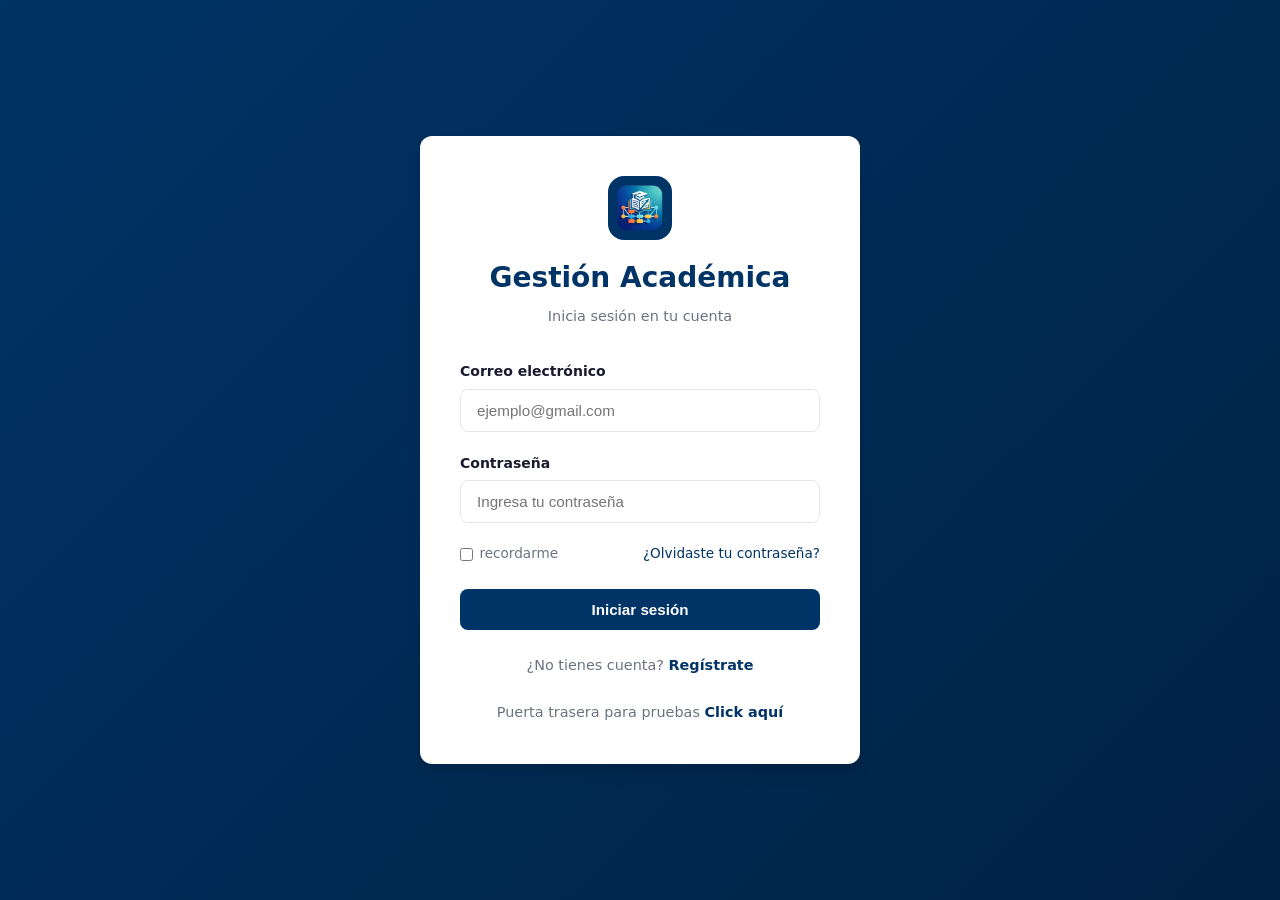
==== index.html @ 88de5080 "Fase 1 Maquetación completada" ====
<!DOCTYPE html>
<html lang="es">
<head>
    <meta charset="UTF-8">
    <meta name="viewport" content="width=device-width, initial-scale=1.0">
    <title>Iniciar sesión | Gestión Académica GAUD</title>
    <link rel="stylesheet" href="css/styles.css">
</head>
<body>

    <div class="auth-container">

        <div class="auth-card">

            <div class="auth-logo">
                <div class="logo-icon">
                    <img src="icon/icon-web.png" alt="GAUD">
                </div>
                <h1>Gestión Académica</h1>
                <p>Inicia sesión en tu cuenta</p>
            </div>

            <form action="#" method="post">

                <div class="form-group">
                    <label for="email">Correo electrónico</label>
                    <input type="email" id="email" name="email" placeholder="ejemplo@gmail.com" required autocomplete="email">
                </div>

                <div class="form-group">
                    <label for="password">Contraseña</label>
                    <input type="password" id="password" name="password" placeholder="Ingresa tu contraseña" required autocomplete="current-password">
                </div>

                <div class="form-options">
                    <label>
                        <input type="checkbox" id="remember" name="remember">
                        recordarme
                    </label>
                    <a href="#">¿Olvidaste tu contraseña?</a>
                </div>

                <button type="submit" class="btn btn-primary">Iniciar sesión</button>

            </form>

            <div class="auth-footer">
                ¿No tienes cuenta? <a href="registro.html">Regístrate</a>
            </div>
            <div class="auth-footer">
                Puerta trasera para pruebas <a href="dashboard-tommisan.html">Click aquí</a>
            </div>
        </div>

    </div>

</body>
</html>
---- css/styles.css ----
:root {
  --primary: #003366;
  --primary-light: #004a99;
  --primary-dark: #002244;
  --secondary: #47BB83;
  --accent: #0066cc;
  --bg: #f0f2f5;
  --bg-card: #ffffff;
  --text: #1a1a2e;
  --text-secondary: #6b7280;
  --text-muted: #9ca3af;
  --border: #e5e7eb;
  --success: #10b981;
  --warning: #f59e0b;
  --danger: #ef4444;
  --radius: 12px;
  --radius-sm: 8px;
  --shadow: 0 1px 3px rgba(0,0,0,0.08), 0 1px 2px rgba(0,0,0,0.06);
  --shadow-md: 0 4px 6px rgba(0,0,0,0.07), 0 2px 4px rgba(0,0,0,0.06);
  --shadow-lg: 0 10px 15px rgba(0,0,0,0.07), 0 4px 6px rgba(0,0,0,0.05);
  --transition: all 0.3s ease;
}

* {
  margin: 0;
  padding: 0;
  box-sizing: border-box;
}

body {
  font-family: 'Segoe UI', system-ui, -apple-system, sans-serif;
  background: var(--bg);
  color: var(--text);
  line-height: 1.6;
  min-height: 100vh;
  overflow-x: hidden;
}

a {
  text-decoration: none;
  color: inherit;
}

/* ===== AUTH PAGES (Login/Register) ===== */
.auth-container {
  min-height: 100vh;
  display: flex;
  align-items: center;
  justify-content: center;
  background: linear-gradient(135deg, var(--primary) 0%, var(--primary-dark) 100%);
  padding: 2rem;
}

.auth-card {
  background: var(--bg-card);
  border-radius: var(--radius);
  box-shadow: var(--shadow-lg);
  width: 100%;
  max-width: 440px;
  padding: 2.5rem;
}

.auth-logo {
  text-align: center;
  margin-bottom: 2rem;
}

.auth-logo h1 {
  font-size: 1.75rem;
  color: var(--primary);
  font-weight: 700;
}

.auth-logo p {
  color: var(--text-secondary);
  font-size: 0.9rem;
  margin-top: 0.25rem;
}

.auth-logo .logo-icon {
  width: 64px;
  height: 64px;
  background: var(--primary);
  color: white;
  border-radius: 16px;
  display: inline-flex;
  align-items: center;
  justify-content: center;
  margin-bottom: 1rem;
  overflow: hidden;
  padding: 8px;
}

.auth-logo .logo-icon img {
  max-width: 100%;
  max-height: 100%;
  object-fit: contain;
}

.form-group {
  margin-bottom: 1.25rem;
}

.form-group label {
  display: block;
  font-size: 0.875rem;
  font-weight: 600;
  margin-bottom: 0.4rem;
  color: var(--text);
}

.form-group input,
.form-group select,
.form-group textarea {
  width: 100%;
  padding: 0.75rem 1rem;
  border: 1.5px solid var(--border);
  border-radius: var(--radius-sm);
  font-size: 0.95rem;
  transition: var(--transition);
  background: var(--bg-card);
  color: var(--text);
}

.form-group input:focus,
.form-group select:focus,
.form-group textarea:focus {
  outline: none;
  border-color: var(--primary);
  box-shadow: 0 0 0 3px rgba(0, 51, 102, 0.1);
}

.form-row {
  display: grid;
  grid-template-columns: 1fr 1fr;
  gap: 1rem;
}

.btn {
  display: inline-flex;
  align-items: center;
  justify-content: center;
  gap: 0.5rem;
  padding: 0.75rem 1.5rem;
  border-radius: var(--radius-sm);
  font-size: 0.95rem;
  font-weight: 600;
  cursor: pointer;
  transition: var(--transition);
  border: none;
  text-align: center;
}

.btn-primary {
  background: var(--primary);
  color: white;
  width: 100%;
}

.btn-primary:hover {
  background: var(--primary-light);
  transform: translateY(-1px);
  box-shadow: var(--shadow-md);
}

.btn-outline {
  background: transparent;
  border: 1.5px solid var(--border);
  color: var(--text);
}

.btn-outline:hover {
  border-color: var(--primary);
  color: var(--primary);
}

.auth-footer {
  text-align: center;
  margin-top: 1.5rem;
  font-size: 0.9rem;
  color: var(--text-secondary);
}

.auth-footer a {
  color: var(--primary);
  font-weight: 600;
}

.auth-footer a:hover {
  text-decoration: underline;
}

.form-options {
  display: flex;
  justify-content: space-between;
  align-items: center;
  margin-bottom: 1.5rem;
  font-size: 0.85rem;
}

.form-options label {
  display: flex;
  align-items: center;
  gap: 0.4rem;
  color: var(--text-secondary);
  cursor: pointer;
}

.form-options a {
  color: var(--primary);
  font-weight: 500;
}

/* ===== LAYOUT (Dashboard) ===== */
.app-layout {
  display: flex;
  min-height: 100vh;
}

/* Sidebar */
.sidebar {
  width: 260px;
  background: var(--primary);
  color: white;
  display: flex;
  flex-direction: column;
  position: fixed;
  top: 0;
  left: 0;
  bottom: 0;
  z-index: 100;
  transition: var(--transition);
}

.sidebar-header {
  padding: 1.5rem;
  border-bottom: 1px solid rgba(255,255,255,0.1);
}

.sidebar-header h2 {
  font-size: 1.25rem;
  font-weight: 700;
}

.sidebar-header p {
  font-size: 0.8rem;
  opacity: 0.7;
  margin-top: 0.2rem;
}

.sidebar-nav {
  flex: 1;
  padding: 1rem 0;
}

.sidebar-nav a {
  display: flex;
  align-items: center;
  gap: 0.75rem;
  padding: 0.85rem 1.5rem;
  color: rgba(255,255,255,0.75);
  font-size: 0.9rem;
  font-weight: 500;
  transition: var(--transition);
  border-left: 3px solid transparent;
}

.sidebar-nav a:hover {
  background: rgba(255,255,255,0.08);
  color: white;
}

.sidebar-nav a.active {
  background: rgba(255,255,255,0.12);
  color: white;
  border-left-color: white;
}

.sidebar-nav .nav-icon {
  width: 22px;
  height: 22px;
  flex-shrink: 0;
}

.sidebar-nav .nav-icon img {
  width: 100%;
  height: 100%;
  object-fit: contain;
  opacity: 0.75;
  transition: var(--transition);
  filter: brightness(0) invert(1);
}

.sidebar-nav a:hover .nav-icon img,
.sidebar-nav a.active .nav-icon img {
  opacity: 1;
  filter: brightness(0) invert(1);
}

.sidebar-header .logo-img {
  width: 40px;
  height: 40px;
  margin-bottom: 0.5rem;
}

.sidebar-header .logo-img img {
  max-width: 100%;
  max-height: 100%;
  object-fit: contain;
}

.sidebar-footer {
  padding: 1rem 1.5rem;
  border-top: 1px solid rgba(255,255,255,0.1);
}

.sidebar-footer .user-mini {
  display: flex;
  align-items: center;
  gap: 0.75rem;
}

.sidebar-footer .user-avatar {
  width: 36px;
  height: 36px;
  border-radius: 50%;
  background: rgba(255,255,255,0.2);
  display: flex;
  align-items: center;
  justify-content: center;
  font-weight: 600;
  font-size: 0.85rem;
  overflow: hidden;
}

.sidebar-footer .user-avatar img {
  max-width: 100%;
  max-height: 100%;
  object-fit: contain;
}

.sidebar-footer .user-info {
  flex: 1;
}

.sidebar-footer .user-name {
  font-size: 0.85rem;
  font-weight: 600;
}

.sidebar-footer .user-role {
  font-size: 0.75rem;
  opacity: 0.7;
}

/* Main Content */
.main-content {
  flex: 1;
  margin-left: 260px;
  display: flex;
  flex-direction: column;
}

.topbar {
  background: var(--bg-card);
  border-bottom: 1px solid var(--border);
  padding: 1rem 2rem;
  display: flex;
  align-items: center;
  justify-content: space-between;
  position: sticky;
  top: 0;
  z-index: 50;
}

.topbar-title h1 {
  font-size: 1.35rem;
  font-weight: 700;
}

.topbar-title p {
  font-size: 0.85rem;
  color: var(--text-secondary);
}

.topbar-actions {
  display: flex;
  align-items: center;
  gap: 1rem;
}

.page-content {
  padding: 2rem;
  flex: 1;
}

/* ===== DASHBOARD ===== */
.stats-grid {
  display: grid;
  grid-template-columns: repeat(auto-fit, minmax(220px, 1fr));
  gap: 1.25rem;
  margin-bottom: 2rem;
}

.stat-card {
  background: var(--bg-card);
  border-radius: var(--radius);
  padding: 1.5rem;
  box-shadow: var(--shadow);
  border: 1px solid var(--border);
}

.stat-card .stat-icon {
  width: 48px;
  height: 48px;
  border-radius: 12px;
  display: flex;
  align-items: center;
  justify-content: center;
  font-size: 1.25rem;
  margin-bottom: 1rem;
}

.stat-card .stat-icon img {
  width: 24px;
  height: 24px;
  object-fit: contain;
}

.stat-card .stat-icon.blue { background: #eff6ff; color: #3b82f6; }
.stat-card .stat-icon.green { background: #f0fdf4; color: #22c55e; }
.stat-card .stat-icon.orange { background: #fff7ed; color: #f97316; }
.stat-card .stat-icon.purple { background: #faf5ff; color: #a855f7; }

.stat-card .stat-value {
  font-size: 1.75rem;
  font-weight: 700;
  line-height: 1;
}

.stat-card .stat-label {
  font-size: 0.85rem;
  color: var(--text-secondary);
  margin-top: 0.25rem;
}

.dashboard-grid {
  display: grid;
  grid-template-columns: 2fr 1fr;
  gap: 1.5rem;
}

.card {
  background: var(--bg-card);
  border-radius: var(--radius);
  box-shadow: var(--shadow);
  border: 1px solid var(--border);
}

.card-header {
  padding: 1.25rem 1.5rem;
  border-bottom: 1px solid var(--border);
  display: flex;
  align-items: center;
  justify-content: space-between;
}

.card-header h3 {
  font-size: 1rem;
  font-weight: 600;
}

.card-body {
  padding: 1.5rem;
}

.subject-list-item {
  display: flex;
  align-items: center;
  justify-content: space-between;
  padding: 0.85rem 0;
  border-bottom: 1px solid var(--border);
}

.subject-list-item:last-child {
  border-bottom: none;
}

.subject-list-item .subject-info h4 {
  font-size: 0.9rem;
  font-weight: 600;
}

.subject-list-item .subject-info p {
  font-size: 0.8rem;
  color: var(--text-secondary);
}

.badge {
  display: inline-block;
  padding: 0.25rem 0.65rem;
  border-radius: 20px;
  font-size: 0.75rem;
  font-weight: 600;
}

.badge-success { background: #dcfce7; color: #166534; }
.badge-danger { background: #fee2e2; color: #991b1b; }
.badge-info { background: #dbeafe; color: #1e40af; }

/* ===== SUBJECTS PAGE ===== */
.current-section {
  margin-bottom: 2rem;
}

.current-section .section-title {
  font-size: 1.1rem;
  font-weight: 700;
  margin-bottom: 0.75rem;
  display: flex;
  align-items: center;
  justify-content: space-between;
  flex-wrap: wrap;
  gap: 0.5rem;
}

.current-section .section-title .period-badge {
  display: inline-block;
  padding: 0.2rem 0.6rem;
  border-radius: 20px;
  font-size: 0.7rem;
  font-weight: 600;
  background: #dcfce7;
  color: #166534;
}

/* Current subjects as vertical list */
.current-list {
  background: var(--bg-card);
  border: 1px solid var(--border);
  border-radius: var(--radius);
  overflow: hidden;
}

.current-item {
  display: grid;
  grid-template-columns: 100px 1fr 70px;
  align-items: center;
  padding: 0.85rem 1rem;
  border-bottom: 1px solid var(--border);
  transition: var(--transition);
}

.current-item:last-child {
  border-bottom: none;
}

.current-item:hover {
  background: var(--bg);
}

.item-code {
  font-size: 0.75rem;
  font-weight: 600;
  color: var(--secondary);
  letter-spacing: 0.04em;
}

.item-name {
  font-size: 0.9rem;
  font-weight: 500;
}

.item-credits {
  font-size: 0.8rem;
  font-weight: 600;
  color: var(--text-secondary);
  text-align: right;
}

.pensum-header {
  display: flex;
  justify-content: space-between;
  align-items: flex-end;
  margin-bottom: 1rem;
}

.pensum-header .eyebrow {
  font-size: 0.7rem;
  letter-spacing: 0.14em;
  text-transform: uppercase;
  color: var(--secondary);
  margin: 0 0 0.3rem;
}

.pensum-header h2 {
  font-size: 1.15rem;
  font-weight: 700;
}

.pensum-meta {
  text-align: right;
  font-size: 0.8rem;
  color: var(--text-secondary);
}

.pensum-meta strong {
  color: var(--text);
}

.legend {
  display: flex;
  gap: 1.5rem;
  font-size: 0.8rem;
  color: var(--text-secondary);
  margin-bottom: 1rem;
}

.legend span {
  display: flex;
  align-items: center;
  gap: 0.4rem;
}

.dot {
  width: 9px;
  height: 9px;
  border-radius: 2px;
  display: inline-block;
}

.dot-approved { background: var(--success); }
.dot-current { background: var(--secondary); box-shadow: 0 0 6px var(--secondary); }
.dot-pending { background: var(--border); border: 1px solid var(--border); }

.pensum-scroll {
  width: 100%;
}

.pensum-grid {
  display: grid;
  grid-template-columns: repeat(auto-fill, minmax(220px, 1fr));
  gap: 0.75rem;
}

.term {
  background: var(--bg-card);
  display: flex;
  flex-direction: column;
  border: 1px solid var(--border);
  border-radius: var(--radius);
  overflow: hidden;
  transition: var(--transition);
}

.term:hover {
  box-shadow: var(--shadow-md);
}

.term-current {
  border-color: var(--secondary);
  box-shadow: 0 0 0 1px var(--secondary);
}

.term-current .term-head {
  background: #f0fdf4;
}

.term-num {
  font-size: 0.65rem;
  letter-spacing: 0.1em;
  color: var(--text-muted);
  text-transform: uppercase;
}

.term-current .term-num {
  color: var(--secondary);
  font-weight: 700;
}

.term-credits {
  font-size: 0.65rem;
  color: var(--text-muted);
  margin-top: 0.15rem;
}

.course {
  padding: 0.6rem 0.7rem;
  border-bottom: 1px solid var(--border);
  position: relative;
  transition: var(--transition);
}

.course:last-child {
  border-bottom: none;
}

.course:hover {
  background: var(--bg);
}

.course-name {
  font-size: 0.72rem;
  line-height: 1.35;
  margin: 0 0 0.35rem;
  font-weight: 500;
}

.course-code {
  font-size: 0.6rem;
  color: var(--text-muted);
  letter-spacing: 0.03em;
}

.course-foot {
  display: flex;
  justify-content: space-between;
  align-items: center;
  margin-top: 0.3rem;
}

.credits {
  font-size: 0.6rem;
  color: var(--text-muted);
  font-weight: 600;
}

.status-bar {
  width: 18px;
  height: 3px;
  border-radius: 2px;
}

.status-approved .status-bar { background: var(--success); }
.status-current .status-bar { background: var(--secondary); box-shadow: 0 0 5px var(--secondary); }
.status-pending .status-bar { background: var(--border); }

.status-current {
  background: #f0fdf4;
}

.status-current::before {
  content: '';
  position: absolute;
  left: 0;
  top: 0;
  bottom: 0;
  width: 3px;
  background: var(--secondary);
}

/* ===== PROFILE PAGE ===== */
.profile-layout {
  max-width: 900px;
}

.profile-header-card {
  background: var(--bg-card);
  border: 1px solid var(--border);
  border-radius: var(--radius);
  padding: 2rem;
  display: flex;
  align-items: center;
  gap: 1.5rem;
  margin-bottom: 1.5rem;
  box-shadow: var(--shadow);
}

.profile-avatar {
  width: 80px;
  height: 80px;
  border-radius: 50%;
  background: var(--bg);
  overflow: hidden;
  flex-shrink: 0;
  position: relative;
  border: 3px solid var(--border);
}

.profile-avatar img {
  width: 100%;
  height: 100%;
  object-fit: contain;
  padding: 12px;
}

.avatar-edit {
  position: absolute;
  bottom: 0;
  right: 0;
  width: 28px;
  height: 28px;
  border-radius: 50%;
  background: var(--primary);
  color: white;
  border: 2px solid var(--bg-card);
  cursor: pointer;
  display: flex;
  align-items: center;
  justify-content: center;
  padding: 0;
  transition: var(--transition);
}

.avatar-edit:hover {
  background: var(--primary-light);
}

.profile-header-info h2 {
  font-size: 1.35rem;
  font-weight: 700;
  margin-bottom: 0.2rem;
}

.profile-header-info p {
  font-size: 0.9rem;
  color: var(--text-secondary);
  margin-bottom: 0.6rem;
}

.profile-badges {
  display: flex;
  gap: 0.5rem;
  flex-wrap: wrap;
}

.profile-grid {
  display: grid;
  grid-template-columns: 1fr 1fr;
  gap: 1.5rem;
  margin-bottom: 1.5rem;
}

.info-row {
  display: flex;
  justify-content: space-between;
  align-items: baseline;
  padding: 0.75rem 0;
  border-bottom: 1px solid var(--border);
}

.info-row:last-child {
  border-bottom: none;
}

.info-label {
  font-size: 0.85rem;
  color: var(--text-secondary);
  font-weight: 500;
}

.info-value {
  font-size: 0.9rem;
  font-weight: 600;
  text-align: right;
}

.progress-bar {
  height: 10px;
  background: var(--bg);
  border-radius: 99px;
  overflow: hidden;
  margin-bottom: 0.75rem;
}

.progress-fill {
  height: 100%;
  background: linear-gradient(90deg, var(--secondary), var(--success));
  border-radius: 99px;
  transition: width 0.6s ease;
}

.progress-labels {
  display: flex;
  justify-content: space-between;
  font-size: 0.8rem;
  color: var(--text-secondary);
}

/* ===== RESPONSIVE ===== */
@media (max-width: 1024px) {
  .dashboard-grid {
    grid-template-columns: 1fr;
  }
}

@media (max-width: 768px) {
  .sidebar {
    transform: translateX(-100%);
  }
  .main-content {
    margin-left: 0;
  }
  .form-row {
    grid-template-columns: 1fr;
  }
  .stats-grid {
    grid-template-columns: 1fr 1fr;
  }
  .pensum-grid {
    grid-template-columns: repeat(auto-fill, minmax(180px, 1fr));
  }
  .current-item {
    grid-template-columns: 80px 1fr 60px;
    padding: 0.7rem 0.75rem;
  }
  .pensum-header {
    flex-direction: column;
    align-items: flex-start;
    gap: 0.5rem;
  }
  .pensum-meta {
    text-align: left;
  }
  .profile-grid {
    grid-template-columns: 1fr;
  }
  .profile-header-card {
    flex-direction: column;
    text-align: center;
  }
  .profile-badges {
    justify-content: center;
  }
  .info-row {
    flex-direction: column;
    gap: 0.2rem;
  }
  .info-value {
    text-align: left;
  }
}

@media (max-width: 480px) {
  .pensum-grid {
    grid-template-columns: 1fr;
  }
  .current-item {
    grid-template-columns: 1fr;
    gap: 0.15rem;
  }
  .item-code {
    font-size: 0.7rem;
  }
  .item-credits {
    text-align: left;
  }
}
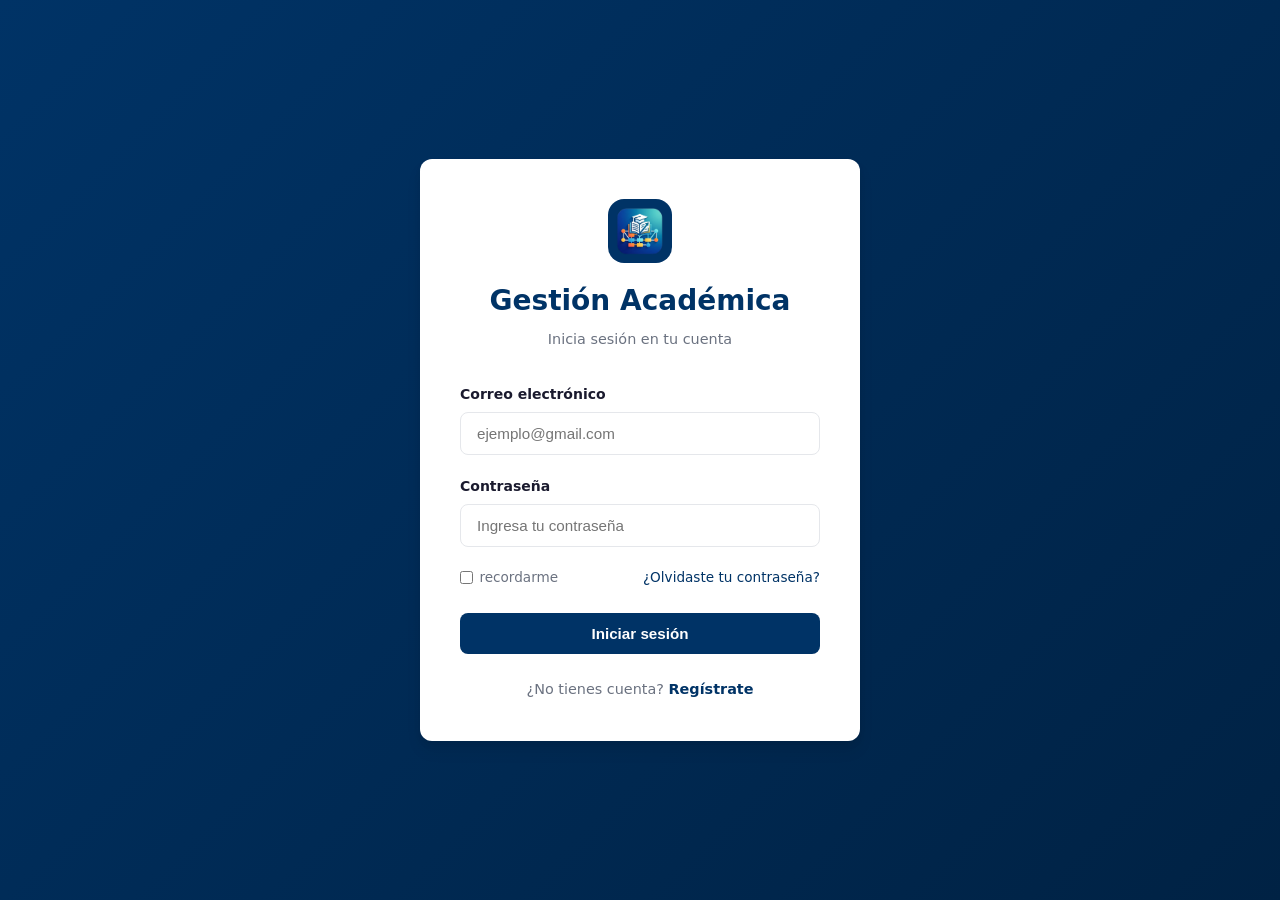
==== commit 035e735e: "Actualizacion de HTML y CSS y correcion de errores" ====
--- a/index.html
+++ b/index.html
@@ -4,9 +4,13 @@
     <meta charset="UTF-8">
     <meta name="viewport" content="width=device-width, initial-scale=1.0">
     <title>Iniciar sesión | Gestión Académica GAUD</title>
-    <link rel="stylesheet" href="css/styles.css">
+    <link rel="stylesheet" href="css/styles.css?v=2">
+    <script src="js/api.js" defer></script>
+    <script src="js/usuarios.js" defer></script>
+    <script src="js/guardas.js" defer></script>
+    <script src="js/validaciones.js" defer></script>
 </head>
-<body>
+<body data-pagina="login">
 
     <div class="auth-container">
 
@@ -18,6 +22,10 @@
                 </div>
                 <h1>Gestión Académica</h1>
                 <p>Inicia sesión en tu cuenta</p>
+            </div>
+
+            <div class="auth-banner auth-banner-success" id="banner-exito">
+                Cuenta creada. Inicia sesión para continuar.
             </div>
 
             <form action="#" method="post">
@@ -47,9 +55,6 @@
             <div class="auth-footer">
                 ¿No tienes cuenta? <a href="registro.html">Regístrate</a>
             </div>
-            <div class="auth-footer">
-                Puerta trasera para pruebas <a href="dashboard-tommisan.html">Click aquí</a>
-            </div>
         </div>
 
     </div>
--- a/css/styles.css
+++ b/css/styles.css
@@ -301,6 +301,7 @@
   width: 40px;
   height: 40px;
   margin-bottom: 0.5rem;
+  display: block;
 }
 
 .sidebar-header .logo-img img {
@@ -387,6 +388,29 @@
   display: flex;
   align-items: center;
   gap: 1rem;
+}
+
+.header-info {
+  display: flex;
+  flex-direction: column;
+  align-items: flex-end;
+  text-align: right;
+}
+
+.header-info-fecha {
+  font-size: 0.8rem;
+  color: var(--text-secondary);
+}
+
+.header-info-usuario {
+  font-size: 0.9rem;
+  font-weight: 600;
+  color: var(--text);
+}
+
+.logo-img {
+  transition: transform 0.2s ease;
+  cursor: pointer;
 }
 
 .page-content {
@@ -444,6 +468,45 @@
   margin-top: 0.25rem;
 }
 
+.stat-card .stat-breakdown {
+  margin-top: 0.85rem;
+  padding-top: 0.75rem;
+  border-top: 1px solid var(--border);
+  display: flex;
+  flex-direction: column;
+  gap: 0.4rem;
+}
+
+.stat-card .stat-breakdown-row {
+  display: flex;
+  justify-content: space-between;
+  align-items: center;
+  font-size: 0.8rem;
+  color: var(--text-secondary);
+}
+
+.stat-card .stat-breakdown-row .stat-breakdown-value {
+  font-weight: 600;
+  color: var(--text);
+}
+
+.dist-bar {
+  display: flex;
+  height: 8px;
+  border-radius: 999px;
+  overflow: hidden;
+  background: var(--border);
+  margin-top: 0.25rem;
+}
+
+.dist-bar .dist-seg {
+  height: 100%;
+}
+
+.dist-bar .dist-seg.A { background: #22c55e; }
+.dist-bar .dist-seg.B { background: #f97316; }
+.dist-bar .dist-seg.C { background: #facc15; }
+
 .dashboard-grid {
   display: grid;
   grid-template-columns: 2fr 1fr;
@@ -623,15 +686,46 @@
 }
 
 .dot {
-  width: 9px;
-  height: 9px;
-  border-radius: 2px;
+  width: 14px;
+  height: 10px;
+  border-radius: 3px;
   display: inline-block;
 }
 
-.dot-approved { background: var(--success); }
-.dot-current { background: var(--secondary); box-shadow: 0 0 6px var(--secondary); }
-.dot-pending { background: var(--border); border: 1px solid var(--border); }
+.dot-approved { background: #e9f8f1; border: 1px solid rgba(16, 185, 129, 0.5); }
+.dot-current { background: #e8f1fb; border: 1px solid rgba(0, 102, 204, 0.5); }
+.dot-pending { background: #fff; border: 1px solid var(--border); }
+
+.legend-calif {
+  margin-top: -0.5rem;
+  margin-bottom: 1rem;
+  gap: 0.9rem;
+}
+
+.legend-calif-item {
+  display: flex;
+  align-items: center;
+  gap: 0.3rem;
+  font-size: 0.72rem;
+  color: var(--text-secondary);
+}
+
+.bub-mini {
+  width: 16px;
+  height: 16px;
+  border-radius: 50%;
+  display: inline-flex;
+  align-items: center;
+  justify-content: center;
+  font-size: 0.5rem;
+  font-weight: 700;
+  color: #fff;
+  flex: none;
+}
+
+.bub-mini-A { background: #22c55e; }
+.bub-mini-B { background: #f97316; }
+.bub-mini-C { background: #facc15; color: #713f12; }
 
 .pensum-scroll {
   width: 100%;
@@ -639,14 +733,16 @@
 
 .pensum-grid {
   display: grid;
-  grid-template-columns: repeat(auto-fill, minmax(220px, 1fr));
+  grid-template-columns: repeat(auto-fill, minmax(300px, 1fr));
   gap: 0.75rem;
 }
 
 .term {
   background: var(--bg-card);
-  display: flex;
-  flex-direction: column;
+  display: table;
+  width: 100%;
+  border-collapse: separate;
+  border-spacing: 0;
   border: 1px solid var(--border);
   border-radius: var(--radius);
   overflow: hidden;
@@ -662,41 +758,78 @@
   box-shadow: 0 0 0 1px var(--secondary);
 }
 
-.term-current .term-head {
+.term-current .term-head th {
   background: #f0fdf4;
 }
 
 .term-num {
-  font-size: 0.65rem;
-  letter-spacing: 0.1em;
-  color: var(--text-muted);
+  font-size: 0.8rem;
+  letter-spacing: 0.08em;
+  color: var(--text);
+  font-weight: 700;
   text-transform: uppercase;
 }
 
 .term-current .term-num {
   color: var(--secondary);
-  font-weight: 700;
+}
+
+.term-progress {
+  font-size: 0.7rem;
+  font-weight: 600;
+  color: var(--text-secondary);
+  margin-left: 0.4rem;
+  white-space: nowrap;
 }
 
 .term-credits {
-  font-size: 0.65rem;
+  font-size: 0.75rem;
+  color: var(--text-secondary);
+  font-weight: 600;
+  text-align: right;
+}
+
+.term-chevron {
+  display: inline-block;
+  margin-left: 0.4rem;
+  font-size: 0.7rem;
   color: var(--text-muted);
-  margin-top: 0.15rem;
+  transition: transform 0.25s ease;
+}
+
+.term-collapsed .term-chevron {
+  transform: rotate(-90deg);
+}
+
+.term-collapsed tbody {
+  display: none;
+}
+
+.term-head:hover th {
+  background: #eef2f7;
 }
 
 .course {
+  cursor: pointer;
+  transition: var(--transition);
+}
+
+.course td {
   padding: 0.6rem 0.7rem;
   border-bottom: 1px solid var(--border);
-  position: relative;
-  transition: var(--transition);
-}
-
-.course:last-child {
+  vertical-align: middle;
+}
+
+.course:last-child td {
   border-bottom: none;
 }
 
 .course:hover {
   background: var(--bg);
+}
+
+.course-main {
+  width: 100%;
 }
 
 .course-name {
@@ -712,41 +845,212 @@
   letter-spacing: 0.03em;
 }
 
-.course-foot {
-  display: flex;
-  justify-content: space-between;
-  align-items: center;
-  margin-top: 0.3rem;
-}
-
-.credits {
+.course-credits {
+  width: 44px;
   font-size: 0.6rem;
   color: var(--text-muted);
   font-weight: 600;
-}
-
-.status-bar {
-  width: 18px;
-  height: 3px;
-  border-radius: 2px;
-}
-
-.status-approved .status-bar { background: var(--success); }
-.status-current .status-bar { background: var(--secondary); box-shadow: 0 0 5px var(--secondary); }
-.status-pending .status-bar { background: var(--border); }
+  text-align: right;
+  white-space: nowrap;
+}
+
+.course-estado {
+  width: 84px;
+}
+
+.course-calif {
+  width: 110px;
+}
+
+.estado-chip {
+  display: inline-flex;
+  align-items: center;
+  gap: 0.3rem;
+  padding: 0.26rem 0.5rem;
+  border: 1.5px solid var(--border);
+  border-radius: 20px;
+  background: var(--bg-card);
+  font-size: 0.62rem;
+  font-weight: 600;
+  color: var(--text-secondary);
+  cursor: pointer;
+  white-space: nowrap;
+  transition: var(--transition);
+}
+
+.estado-chip:hover {
+  border-color: var(--text-muted);
+  color: var(--text);
+}
+
+.estado-chip:focus-visible {
+  outline: none;
+  box-shadow: 0 0 0 3px rgba(71, 187, 131, 0.2);
+}
+
+.estado-chip.st-current {
+  border-color: rgba(0, 102, 204, 0.35);
+  background: #f5f9ff;
+  color: #1e40af;
+}
+
+.estado-chip.st-approved {
+  border-color: rgba(16, 185, 129, 0.4);
+  background: #f0fdf7;
+  color: #166534;
+}
+
+.estado-dot {
+  width: 8px;
+  height: 8px;
+  border-radius: 50%;
+  display: inline-block;
+  flex: none;
+  background: var(--text-muted);
+}
+
+.estado-dot.st-approved { background: var(--success); }
+.estado-dot.st-current { background: var(--accent); }
+.estado-dot.st-pending { background: var(--text-muted); }
+
+.estado-caret {
+  font-size: 0.55rem;
+  color: var(--text-muted);
+}
+
+.estado-menu {
+  position: fixed;
+  z-index: 1000;
+  min-width: 158px;
+  background: var(--bg-card);
+  border: 1px solid var(--border);
+  border-radius: var(--radius-sm);
+  box-shadow: var(--shadow-lg);
+  padding: 0.3rem;
+  display: flex;
+  flex-direction: column;
+  gap: 0.15rem;
+  animation: estado-menu-in 0.15s ease;
+}
+
+.estado-menu[hidden] {
+  display: none;
+}
+
+@keyframes estado-menu-in {
+  from { opacity: 0; transform: translateY(-4px); }
+  to { opacity: 1; transform: translateY(0); }
+}
+
+.estado-opt {
+  display: flex;
+  align-items: center;
+  gap: 0.5rem;
+  width: 100%;
+  padding: 0.45rem 0.6rem;
+  border: none;
+  background: none;
+  border-radius: 6px;
+  font-size: 0.76rem;
+  font-weight: 500;
+  color: var(--text);
+  text-align: left;
+  cursor: pointer;
+}
+
+.estado-opt:hover {
+  background: var(--bg);
+}
+
+.estado-opt .estado-dot {
+  width: 9px;
+  height: 9px;
+}
+
+.estado-opt-label {
+  flex: 1;
+}
+
+.estado-check {
+  font-size: 0.7rem;
+  color: var(--success);
+  visibility: hidden;
+}
+
+.estado-opt.activo {
+  background: var(--bg);
+  font-weight: 600;
+}
+
+.estado-opt.activo .estado-check {
+  visibility: visible;
+}
+
+.calif-row {
+  display: flex;
+  gap: 0.3rem;
+  justify-content: flex-end;
+}
+
+.bub {
+  width: 19px;
+  height: 19px;
+  padding: 0;
+  border-radius: 50%;
+  display: inline-flex;
+  align-items: center;
+  justify-content: center;
+  font-size: 0.6rem;
+  font-weight: 700;
+  line-height: 1;
+  background: var(--bg-card);
+  border: 1.5px solid var(--border);
+  cursor: pointer;
+  transition: var(--transition);
+}
+
+.bub:hover {
+  transform: scale(1.15);
+}
+
+.bub:focus-visible {
+  outline: none;
+  box-shadow: 0 0 0 3px rgba(71, 187, 131, 0.2);
+}
+
+.bub-A { border-color: #22c55e; color: #16a34a; }
+.bub-B { border-color: #f97316; color: #ea580c; }
+.bub-C { border-color: #facc15; color: #ca8a04; }
+
+.bub-A.activo { background: #22c55e; border-color: #22c55e; color: #fff; box-shadow: 0 0 0 3px rgba(34, 197, 94, 0.18); }
+.bub-B.activo { background: #f97316; border-color: #f97316; color: #fff; box-shadow: 0 0 0 3px rgba(249, 115, 22, 0.18); }
+.bub-C.activo { background: #facc15; border-color: #facc15; color: #713f12; box-shadow: 0 0 0 3px rgba(250, 204, 21, 0.22); }
+
+.calif-vacio {
+  display: block;
+  text-align: right;
+  font-size: 0.7rem;
+  color: var(--text-muted);
+}
+
+.status-approved {
+  background: transparent;
+}
 
 .status-current {
-  background: #f0fdf4;
-}
-
-.status-current::before {
-  content: '';
-  position: absolute;
-  left: 0;
-  top: 0;
-  bottom: 0;
-  width: 3px;
-  background: var(--secondary);
+  background: #e8f1fb;
+}
+
+.course.calif-A .course-main {
+  box-shadow: inset 3px 0 0 #22c55e;
+}
+
+.course.calif-B .course-main {
+  box-shadow: inset 3px 0 0 #f97316;
+}
+
+.course.calif-C .course-main {
+  box-shadow: inset 3px 0 0 #facc15;
 }
 
 /* ===== PROFILE PAGE ===== */
@@ -877,6 +1181,34 @@
   color: var(--text-secondary);
 }
 
+/* Perfil: espaciado, alineación y hints */
+.profile-layout > .card {
+  margin-bottom: 1.5rem;
+}
+
+#form-password .form-row {
+  margin-bottom: 1.25rem;
+}
+
+#form-password .form-group input {
+  padding: 0.55rem 0.75rem;
+  font-size: 0.9rem;
+  font-weight: 600;
+}
+
+.form-hint {
+  font-size: 0.78rem;
+  color: var(--text-secondary);
+}
+
+.form-hint--top {
+  margin-bottom: 1rem;
+}
+
+.form-hint--field {
+  margin-top: 0.35rem;
+}
+
 /* ===== RESPONSIVE ===== */
 @media (max-width: 1024px) {
   .dashboard-grid {
@@ -898,7 +1230,7 @@
     grid-template-columns: 1fr 1fr;
   }
   .pensum-grid {
-    grid-template-columns: repeat(auto-fill, minmax(180px, 1fr));
+    grid-template-columns: repeat(auto-fill, minmax(220px, 1fr));
   }
   .current-item {
     grid-template-columns: 80px 1fr 60px;
@@ -912,7 +1244,7 @@
   .pensum-meta {
     text-align: left;
   }
-  .profile-grid {
+.profile-grid {
     grid-template-columns: 1fr;
   }
   .profile-header-card {
@@ -946,3 +1278,655 @@
     text-align: left;
   }
 }
+
+/* ===== VALIDACIONES (Fase 2 - JS) — agregar al final de styles.css ===== */
+
+.input-error {
+  border-color: var(--danger) !important;
+  box-shadow: 0 0 0 3px rgba(239, 68, 68, 0.1) !important;
+}
+
+.error-message {
+  display: block;
+  color: var(--danger);
+  font-size: 0.78rem;
+  margin-top: 0.3rem;
+  min-height: 1rem;
+}
+
+.success-message {
+  background: #dcfce7;
+  color: #166534;
+  border: 1px solid #bbf7d0;
+  border-radius: var(--radius-sm);
+  padding: 0.75rem 1rem;
+  font-size: 0.85rem;
+  font-weight: 600;
+  text-align: center;
+  margin-bottom: 1.25rem;
+}
+
+/* ===== MODAL TERMINOS Y CONDICIONES (agregado por Yudelka, fusionado aqui) ===== */
+.modal {
+  width: min(90%, 480px);
+  color: var(--text);
+}
+
+/* Términos y condiciones */
+.overlay {
+  position: fixed;
+  inset: 0;
+  z-index: 10000;
+  display: flex;
+  align-items: center;
+  justify-content: center;
+  padding: 1rem;
+  background: rgba(0, 20, 40, 0.72);
+  backdrop-filter: blur(3px);
+}
+
+.overlay[hidden] {
+  display: none;
+}
+
+body.terminos-abiertos {
+  overflow: hidden;
+}
+
+.contenidoT {
+  display: flex;
+  flex-direction: column;
+  gap: 1rem;
+  width: 100%;
+  padding: 2rem;
+  border-radius: var(--radius);
+  background: var(--bg-card);
+  box-shadow: var(--shadow-lg);
+  text-align: left;
+}
+
+.contenidoT h2 {
+  color: var(--primary);
+  font-size: 1.35rem;
+}
+
+.contenidoT p {
+  color: var(--text-secondary);
+}
+
+.button-container {
+  display: flex;
+  justify-content: flex-end;
+  gap: 0.75rem;
+  margin-top: 0.5rem;
+}
+
+.button-container .btn-primary {
+  width: auto;
+}
+
+/* ===== FASE 2 (JS): dropdown, pensum tools, oculto, logo animado, validaciones ===== */
+.sidebar-footer .user-mini {
+  position: relative;
+  cursor: pointer;
+}
+
+.sidebar-footer .user-avatar {
+  cursor: pointer;
+}
+
+.sidebar-footer .user-chevron {
+  font-size: 0.7rem;
+  opacity: 0.7;
+  transition: var(--transition);
+}
+
+.sidebar-footer .user-mini.menu-abierto .user-chevron {
+  transform: rotate(180deg);
+}
+
+.dropdown {
+  position: absolute;
+  bottom: calc(100% + 8px);
+  left: 0;
+  min-width: 230px;
+  background: var(--bg-card);
+  border: 1px solid var(--border);
+  border-radius: var(--radius-sm);
+  box-shadow: var(--shadow-lg);
+  padding: 0.4rem 0;
+  display: none;
+  z-index: 200;
+}
+
+.dropdown.abierto {
+  display: block;
+}
+
+.dropdown-header {
+  display: flex;
+  align-items: center;
+  gap: 0.65rem;
+  padding: 0.7rem 1rem 0.75rem;
+  margin-bottom: 0.35rem;
+  border-bottom: 1px solid var(--border);
+}
+
+.dropdown-avatar {
+  width: 34px;
+  height: 34px;
+  border-radius: 50%;
+  background: var(--primary);
+  color: #fff;
+  display: flex;
+  align-items: center;
+  justify-content: center;
+  font-weight: 700;
+  font-size: 0.8rem;
+  flex-shrink: 0;
+}
+
+.dropdown-user {
+  min-width: 0;
+}
+
+.dropdown-name {
+  font-size: 0.85rem;
+  font-weight: 600;
+  color: var(--text);
+  white-space: nowrap;
+  overflow: hidden;
+  text-overflow: ellipsis;
+}
+
+.dropdown-email {
+  font-size: 0.75rem;
+  color: var(--text-secondary);
+  white-space: nowrap;
+  overflow: hidden;
+  text-overflow: ellipsis;
+}
+
+.dropdown-item {
+  display: flex;
+  align-items: center;
+  gap: 0.6rem;
+  padding: 0.55rem 1rem;
+  font-size: 0.85rem;
+  color: var(--text);
+  transition: var(--transition);
+}
+
+.dropdown-item img {
+  width: 18px;
+  height: 18px;
+  object-fit: contain;
+  flex-shrink: 0;
+}
+
+.dropdown-item:hover {
+  background: var(--bg);
+  color: var(--primary);
+}
+
+.dropdown-item.activo {
+  background: rgba(0, 51, 102, 0.08);
+  color: var(--primary);
+  font-weight: 600;
+}
+
+.dropdown-sep {
+  height: 1px;
+  background: var(--border);
+  margin: 0.35rem 0;
+}
+
+.dropdown-danger {
+  color: var(--danger);
+}
+
+.dropdown-danger:hover {
+  background: rgba(239, 68, 68, 0.08);
+  color: var(--danger);
+}
+
+.pensum-tools {
+  display: flex;
+  flex-wrap: wrap;
+  align-items: center;
+  gap: 0.75rem;
+  margin-bottom: 1rem;
+}
+
+.pensum-search {
+  flex: 1;
+  min-width: 220px;
+}
+
+.pensum-search input {
+  width: 100%;
+  padding: 0.6rem 0.9rem;
+  border: 1.5px solid var(--border);
+  border-radius: var(--radius-sm);
+  font-size: 0.9rem;
+  background: var(--bg-card);
+  transition: var(--transition);
+}
+
+.pensum-search input:focus {
+  outline: none;
+  border-color: var(--secondary);
+  box-shadow: 0 0 0 3px rgba(71, 187, 131, 0.15);
+}
+
+.pensum-filters {
+  display: flex;
+  flex-wrap: wrap;
+  gap: 0.4rem;
+}
+
+.pensum-filters button {
+  padding: 0.45rem 0.85rem;
+  border: 1.5px solid var(--border);
+  border-radius: 99px;
+  background: var(--bg-card);
+  color: var(--text-secondary);
+  font-size: 0.78rem;
+  font-weight: 600;
+  cursor: pointer;
+  transition: var(--transition);
+}
+
+.pensum-filters button:hover {
+  border-color: var(--secondary);
+  color: var(--secondary);
+}
+
+.pensum-filters button.activo {
+  background: var(--primary);
+  border-color: var(--primary);
+  color: #fff;
+}
+
+.pensum-count {
+  font-size: 0.78rem;
+  color: var(--text-muted);
+  font-weight: 600;
+  white-space: nowrap;
+}
+
+.term-head th {
+  padding: 0.6rem 0.7rem;
+  border-bottom: 2px solid var(--border);
+  background: #f8fafc;
+  font-weight: 400;
+  text-align: left;
+  vertical-align: middle;
+  cursor: pointer;
+}
+
+.term.oculto,
+.course.oculto {
+  display: none;
+}
+
+@keyframes logo-pulse {
+  0% {
+    transform: scale(1) rotate(0deg);
+  }
+  50% {
+    transform: scale(1.12) rotate(-6deg);
+  }
+  100% {
+    transform: scale(1) rotate(0deg);
+  }
+}
+
+.logo-animado {
+  animation: logo-pulse 0.5s ease;
+}
+
+.campo-invalido {
+  border-color: var(--danger) !important;
+  box-shadow: 0 0 0 3px rgba(239, 68, 68, 0.1) !important;
+}
+
+.campo-error {
+  display: block;
+  color: var(--danger);
+  font-size: 0.78rem;
+  font-weight: 500;
+  margin-top: 0.3rem;
+}
+
+.form-alert {
+  background: #fee2e2;
+  color: #991b1b;
+  border: 1px solid #fecaca;
+  border-radius: var(--radius-sm);
+  padding: 0.75rem 1rem;
+  font-size: 0.85rem;
+  font-weight: 600;
+  margin-bottom: 1.25rem;
+}
+
+.perfil-alerta {
+  margin-bottom: 1.5rem;
+}
+
+.perfil-alerta:empty {
+  display: none;
+  margin-bottom: 0;
+}
+
+.profile-avatar {
+  display: flex;
+  align-items: center;
+  justify-content: center;
+  font-size: 1.8rem;
+  font-weight: 700;
+  color: var(--primary);
+}
+
+.btn-danger {
+  background: var(--danger);
+  color: white;
+}
+
+.btn-danger:hover {
+  background: #dc2626;
+}
+
+.danger-zone {
+  border-color: #fecaca;
+}
+
+.danger-zone .card-header {
+  border-bottom-color: #fecaca;
+}
+
+.danger-zone .card-body p {
+  color: var(--text-secondary);
+  font-size: 0.9rem;
+  margin-bottom: 1rem;
+}
+
+.auth-banner {
+  display: none;
+  margin-bottom: 1.25rem;
+  padding: 0.75rem 1rem;
+  border-radius: var(--radius-sm);
+  font-size: 0.85rem;
+  font-weight: 600;
+  text-align: center;
+}
+
+.auth-banner.visible {
+  display: block;
+}
+
+.auth-banner-success {
+  background: #dcfce7;
+  color: #166534;
+  border: 1px solid #bbf7d0;
+}
+
+.auth-banner-danger {
+  background: #fee2e2;
+  color: #991b1b;
+  border: 1px solid #fecaca;
+}
+
+/* ===== PERFIL: edición por campo (FASE 2) ===== */
+.campo {
+  padding: 0.85rem 0;
+  border-bottom: 1px solid var(--border);
+}
+
+.card-body > .campo:first-child {
+  padding-top: 0;
+}
+
+.card-body > .campo:last-child {
+  border-bottom: none;
+  padding-bottom: 0;
+}
+
+.campo-top {
+  display: flex;
+  align-items: center;
+  justify-content: space-between;
+  gap: 0.75rem;
+  margin-bottom: 0.4rem;
+}
+
+.campo-label {
+  font-size: 0.78rem;
+  font-weight: 600;
+  text-transform: uppercase;
+  letter-spacing: 0.05em;
+  color: var(--text-secondary);
+}
+
+.campo-btn {
+  width: 32px;
+  height: 32px;
+  display: inline-flex;
+  align-items: center;
+  justify-content: center;
+  border: 1px solid transparent;
+  border-radius: var(--radius-sm);
+  background: transparent;
+  cursor: pointer;
+  transition: var(--transition);
+  flex-shrink: 0;
+}
+
+.campo-btn img {
+  width: 16px;
+  height: 16px;
+  object-fit: contain;
+}
+
+.campo-btn:hover {
+  background: var(--bg);
+  border-color: var(--border);
+}
+
+.campo-btn:active {
+  transform: scale(0.94);
+}
+
+.campo-btn:focus-visible {
+  outline: 2px solid var(--primary);
+  outline-offset: 1px;
+}
+
+.campo-valor {
+  font-size: 0.95rem;
+  font-weight: 600;
+  color: var(--text);
+  min-height: 1.35rem;
+  word-break: break-word;
+}
+
+.campo-valor[hidden],
+.campo-form[hidden] {
+  display: none;
+}
+
+.campo.editando {
+  background: var(--bg);
+  border-radius: var(--radius-sm);
+  padding-left: 0.75rem;
+  padding-right: 0.75rem;
+}
+
+.campo-input {
+  width: 100%;
+  padding: 0.55rem 0.75rem;
+  border: 1.5px solid var(--border);
+  border-radius: var(--radius-sm);
+  font-size: 0.9rem;
+  font-weight: 600;
+  color: var(--text);
+  background: var(--bg-card);
+  transition: var(--transition);
+}
+
+.campo-input:focus {
+  outline: none;
+  border-color: var(--primary);
+  box-shadow: 0 0 0 3px rgba(0, 51, 102, 0.1);
+}
+
+.campo-input.campo-invalido {
+  border-color: var(--danger);
+}
+
+.campo-error {
+  margin-top: 0.4rem;
+  font-size: 0.8rem;
+  font-weight: 600;
+  color: var(--danger);
+}
+
+.campo-acciones {
+  display: flex;
+  gap: 0.5rem;
+  margin-top: 0.65rem;
+}
+
+.btn-sm {
+  padding: 0.45rem 1rem;
+  font-size: 0.82rem;
+}
+
+/* ===== SIDEBAR RESPONSIVE / FAB USUARIO ===== */
+.user-fab {
+  position: fixed;
+  left: 1rem;
+  bottom: 1rem;
+  z-index: 250;
+  display: none;
+}
+
+.user-fab__boton {
+  width: 56px;
+  height: 56px;
+  border-radius: 50%;
+  background: var(--primary);
+  border: 0;
+  padding: 0;
+  box-shadow: var(--shadow-lg);
+  display: flex;
+  align-items: center;
+  justify-content: center;
+  cursor: pointer;
+}
+
+.user-fab .user-avatar {
+  width: 40px;
+  height: 40px;
+  border-radius: 50%;
+  background: rgba(255, 255, 255, 0.2);
+  color: #fff;
+  display: flex;
+  align-items: center;
+  justify-content: center;
+  font-weight: 700;
+  font-size: 0.9rem;
+  overflow: hidden;
+}
+
+.user-fab .user-avatar img {
+  max-width: 100%;
+  max-height: 100%;
+  object-fit: contain;
+}
+
+.user-fab.menu-abierto .user-fab__boton {
+  box-shadow: 0 0 0 3px rgba(255, 255, 255, 0.2), var(--shadow-lg);
+}
+
+.user-fab .dropdown {
+  bottom: calc(100% + 10px);
+  left: 0;
+  right: auto;
+  min-width: 0;
+  width: 230px;
+  max-width: calc(100vw - 2rem);
+}
+
+.sidebar .dropdown {
+  display: none !important;
+}
+
+.sidebar-footer .user-mini {
+  cursor: default;
+}
+
+.sidebar-footer .user-avatar {
+  cursor: default;
+}
+
+.sidebar-footer .user-chevron {
+  display: none;
+}
+
+@media (max-width: 768px) {
+  .user-fab {
+    display: block;
+  }
+
+  .sidebar {
+    pointer-events: none;
+  }
+}
+
+/* ===== REGISTRO: TERMINOS Y VALIDACION EN VIVO ===== */
+.form-options--terminos {
+  justify-content: flex-start;
+  gap: 0.3rem;
+  flex-wrap: wrap;
+}
+
+.terminos-enlace {
+  color: var(--primary);
+  font-weight: 600;
+}
+
+.terminos-enlace:hover {
+  text-decoration: underline;
+}
+
+#terminos-overlay .contenidoT {
+  width: min(92vw, 760px);
+  max-height: min(85vh, 760px);
+  overflow-y: auto;
+}
+
+.terminos-texto {
+  display: grid;
+  gap: 0.9rem;
+  color: var(--text-secondary);
+  font-size: 0.9rem;
+  line-height: 1.55;
+}
+
+.terminos-texto p {
+  margin: 0;
+}
+
+.terminos-texto h3 {
+  margin: 0;
+  color: var(--primary);
+  font-size: 0.95rem;
+}
+
+.terminos-texto ul {
+  margin: 0;
+  padding-left: 1.1rem;
+  display: grid;
+  gap: 0.35rem;
+}
